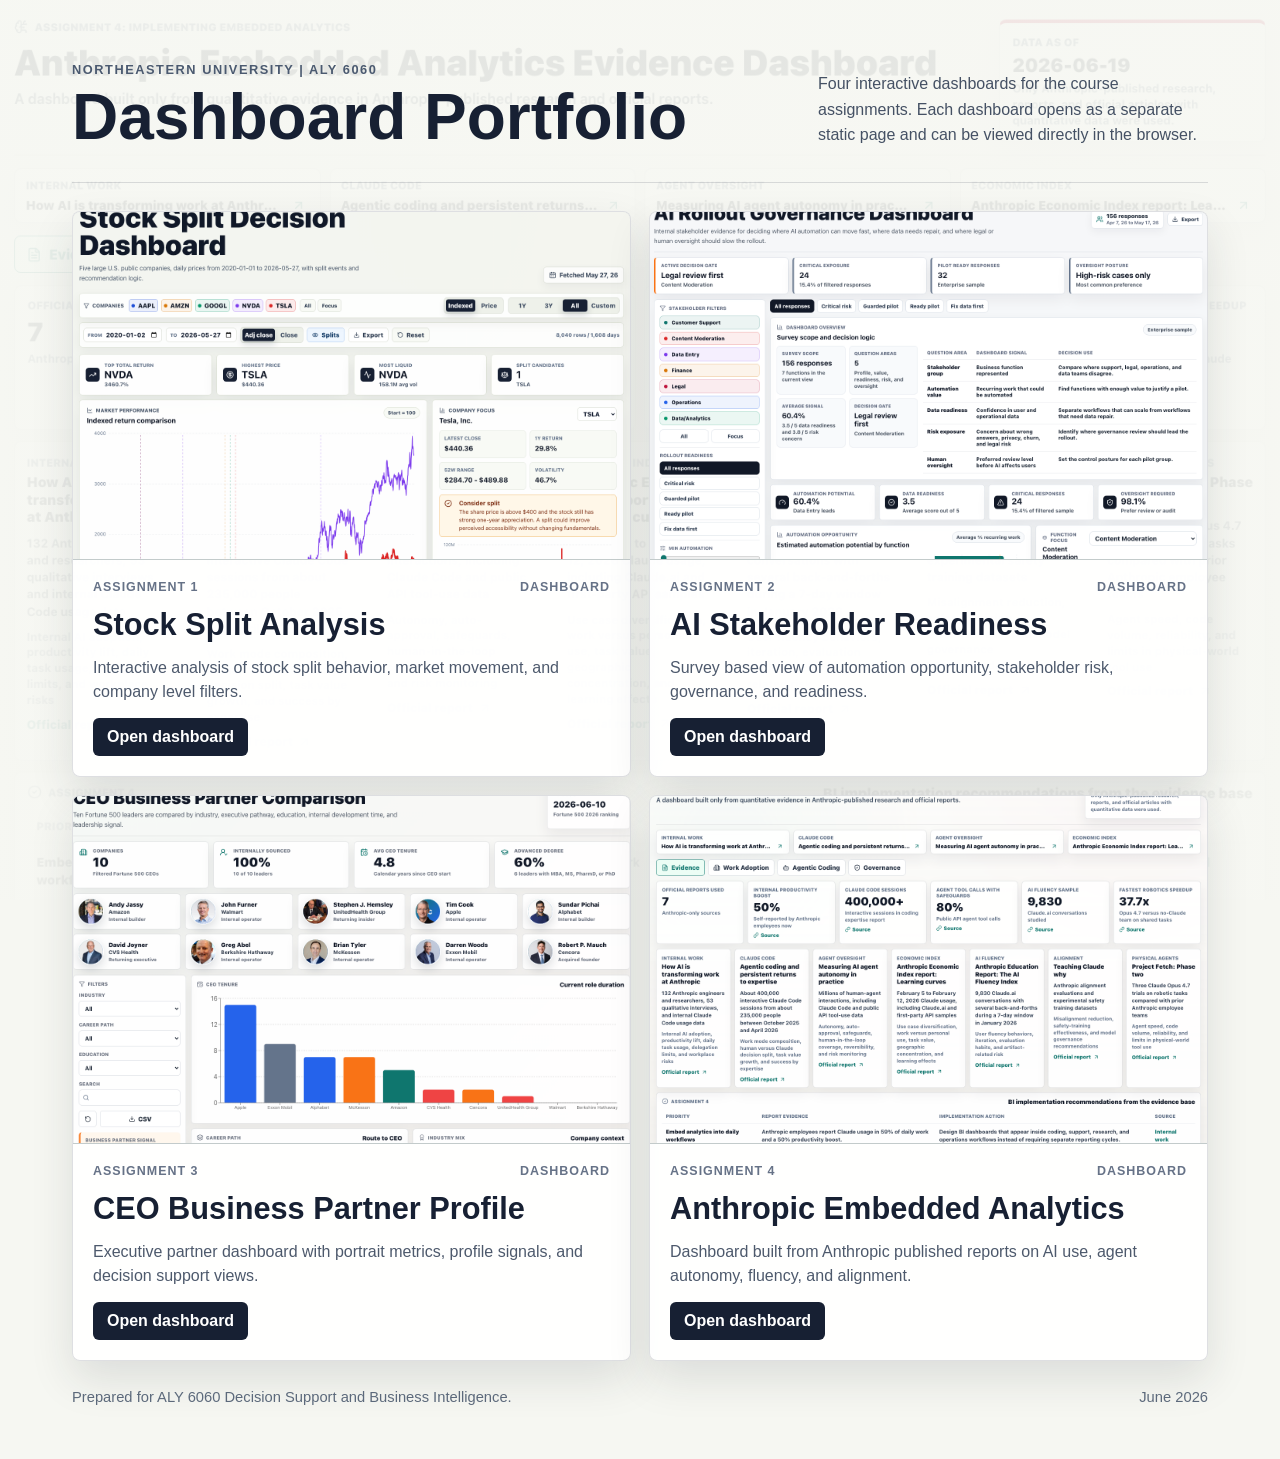
==== docs/index.html @ 85ed7704 "Publish dashboard site" ====
<!doctype html>
<html lang="en">
  <head>
    <meta charset="UTF-8" />
    <meta name="viewport" content="width=device-width, initial-scale=1.0" />
    <title>ALY 6060 Dashboard Portfolio</title>
    <style>
      :root {
        color-scheme: light;
        font-family: Arial, Helvetica, sans-serif;
        color: #172033;
        background: #f6f7f2;
      }

      * {
        box-sizing: border-box;
      }

      body {
        margin: 0;
        min-height: 100vh;
        background:
          linear-gradient(180deg, rgba(246, 247, 242, 0.92), rgba(246, 247, 242, 0.98)),
          url("assets/assignment4.png") center top / cover fixed;
      }

      a {
        color: inherit;
      }

      .page {
        max-width: 1180px;
        margin: 0 auto;
        padding: 40px 22px 54px;
      }

      header {
        display: grid;
        grid-template-columns: 1fr auto;
        gap: 24px;
        align-items: end;
        padding: 22px 0 34px;
        border-bottom: 1px solid rgba(23, 32, 51, 0.14);
      }

      .eyebrow {
        margin: 0 0 10px;
        font-size: 0.8rem;
        font-weight: 700;
        letter-spacing: 0.12em;
        text-transform: uppercase;
        color: #4b5a70;
      }

      h1 {
        margin: 0;
        max-width: 760px;
        font-size: clamp(2rem, 5vw, 4.8rem);
        line-height: 0.95;
        letter-spacing: 0;
      }

      .summary {
        max-width: 390px;
        margin: 0;
        font-size: 1rem;
        line-height: 1.6;
        color: #455164;
      }

      .grid {
        display: grid;
        grid-template-columns: repeat(2, minmax(0, 1fr));
        gap: 18px;
        margin-top: 28px;
      }

      .card {
        display: grid;
        grid-template-rows: auto 1fr;
        min-height: 430px;
        overflow: hidden;
        border: 1px solid rgba(23, 32, 51, 0.14);
        border-radius: 8px;
        background: rgba(255, 255, 255, 0.92);
        text-decoration: none;
        box-shadow: 0 18px 44px rgba(32, 38, 52, 0.12);
        transition:
          transform 180ms ease,
          box-shadow 180ms ease,
          border-color 180ms ease;
      }

      .card:hover,
      .card:focus-visible {
        transform: translateY(-3px);
        border-color: rgba(48, 92, 121, 0.42);
        box-shadow: 0 22px 54px rgba(32, 38, 52, 0.18);
        outline: none;
      }

      .preview {
        width: 100%;
        aspect-ratio: 16 / 10;
        object-fit: cover;
        border-bottom: 1px solid rgba(23, 32, 51, 0.12);
        background: #dce2e0;
      }

      .content {
        display: flex;
        flex-direction: column;
        gap: 14px;
        padding: 20px;
      }

      .meta {
        display: flex;
        align-items: center;
        justify-content: space-between;
        gap: 12px;
        font-size: 0.78rem;
        font-weight: 700;
        letter-spacing: 0.08em;
        text-transform: uppercase;
        color: #667287;
      }

      h2 {
        margin: 0;
        font-size: clamp(1.35rem, 2.4vw, 2rem);
        line-height: 1.1;
        letter-spacing: 0;
      }

      p {
        margin: 0;
      }

      .description {
        color: #4d596c;
        line-height: 1.5;
      }

      .button {
        width: fit-content;
        margin-top: auto;
        padding: 10px 14px;
        border-radius: 6px;
        background: #172033;
        color: #fff;
        font-weight: 700;
      }

      footer {
        display: flex;
        justify-content: space-between;
        gap: 18px;
        margin-top: 28px;
        color: #5c697b;
        font-size: 0.92rem;
      }

      @media (max-width: 780px) {
        header,
        .grid,
        footer {
          grid-template-columns: 1fr;
        }

        header,
        footer {
          display: block;
        }

        .summary {
          margin-top: 16px;
        }

        .card {
          min-height: auto;
        }
      }
    </style>
  </head>
  <body>
    <main class="page">
      <header>
        <div>
          <p class="eyebrow">Northeastern University | ALY 6060</p>
          <h1>Dashboard Portfolio</h1>
        </div>
        <p class="summary">
          Four interactive dashboards for the course assignments. Each dashboard opens as a separate static page and can be viewed directly in the browser.
        </p>
      </header>

      <section class="grid" aria-label="Dashboard links">
        <a class="card" href="assignment-1/">
          <img class="preview" src="assets/assignment1.png" alt="Assignment 1 dashboard preview" />
          <div class="content">
            <div class="meta">
              <span>Assignment 1</span>
              <span>Dashboard</span>
            </div>
            <h2>Stock Split Analysis</h2>
            <p class="description">
              Interactive analysis of stock split behavior, market movement, and company level filters.
            </p>
            <span class="button">Open dashboard</span>
          </div>
        </a>

        <a class="card" href="assignment-2/">
          <img class="preview" src="assets/assignment2.png" alt="Assignment 2 dashboard preview" />
          <div class="content">
            <div class="meta">
              <span>Assignment 2</span>
              <span>Dashboard</span>
            </div>
            <h2>AI Stakeholder Readiness</h2>
            <p class="description">
              Survey based view of automation opportunity, stakeholder risk, governance, and readiness.
            </p>
            <span class="button">Open dashboard</span>
          </div>
        </a>

        <a class="card" href="assignment-3/">
          <img class="preview" src="assets/assignment3.png" alt="Assignment 3 dashboard preview" />
          <div class="content">
            <div class="meta">
              <span>Assignment 3</span>
              <span>Dashboard</span>
            </div>
            <h2>CEO Business Partner Profile</h2>
            <p class="description">
              Executive partner dashboard with portrait metrics, profile signals, and decision support views.
            </p>
            <span class="button">Open dashboard</span>
          </div>
        </a>

        <a class="card" href="assignment-4/">
          <img class="preview" src="assets/assignment4.png" alt="Assignment 4 dashboard preview" />
          <div class="content">
            <div class="meta">
              <span>Assignment 4</span>
              <span>Dashboard</span>
            </div>
            <h2>Anthropic Embedded Analytics</h2>
            <p class="description">
              Dashboard built from Anthropic published reports on AI use, agent autonomy, fluency, and alignment.
            </p>
            <span class="button">Open dashboard</span>
          </div>
        </a>
      </section>

      <footer>
        <p>Prepared for ALY 6060 Decision Support and Business Intelligence.</p>
        <p>June 2026</p>
      </footer>
    </main>
  </body>
</html>
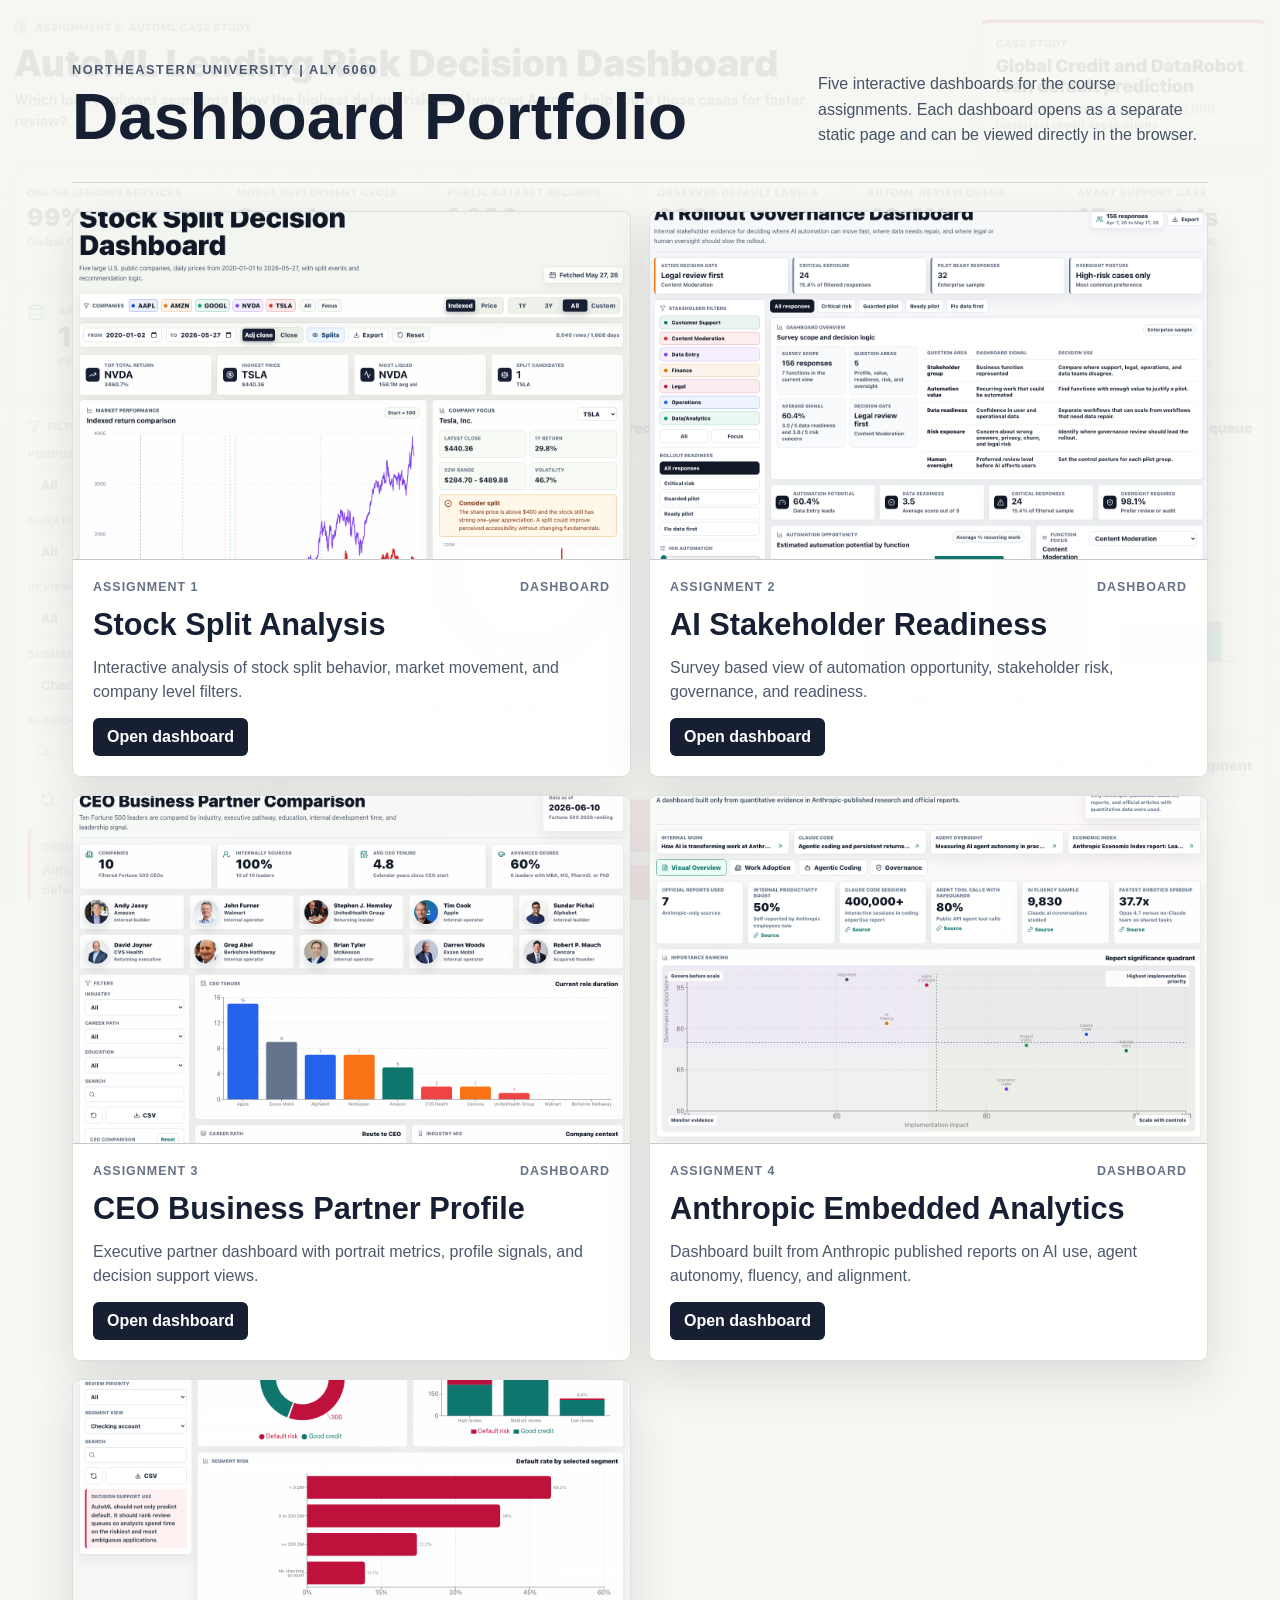
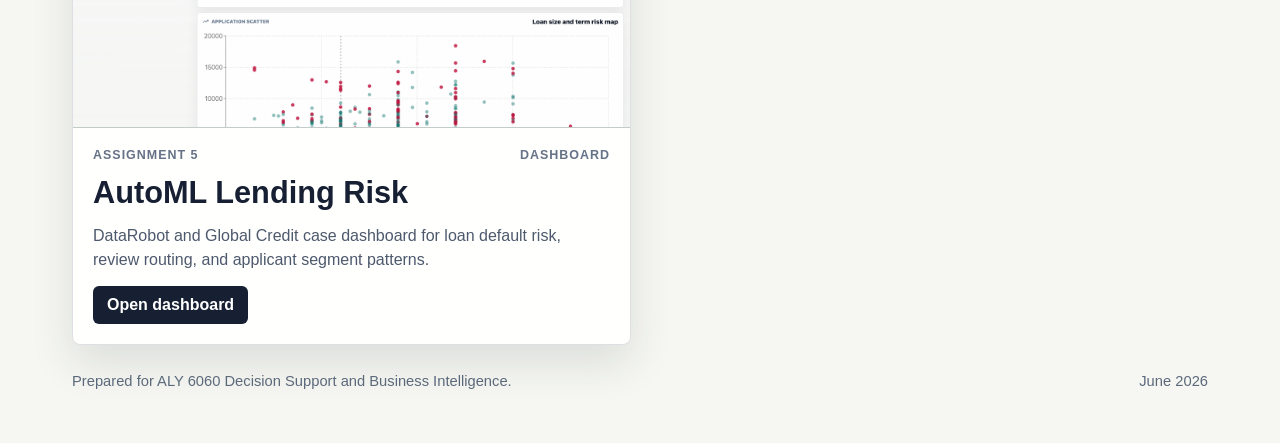
==== commit defcc43d: "Add assignment 5 AutoML dashboard" ====
--- a/docs/index.html
+++ b/docs/index.html
@@ -21,7 +21,7 @@
         min-height: 100vh;
         background:
           linear-gradient(180deg, rgba(246, 247, 242, 0.92), rgba(246, 247, 242, 0.98)),
-          url("assets/assignment4.png") center top / cover fixed;
+          url("assets/assignment5.png") center top / cover fixed;
       }
 
       a {
@@ -191,7 +191,7 @@
           <h1>Dashboard Portfolio</h1>
         </div>
         <p class="summary">
-          Four interactive dashboards for the course assignments. Each dashboard opens as a separate static page and can be viewed directly in the browser.
+          Five interactive dashboards for the course assignments. Each dashboard opens as a separate static page and can be viewed directly in the browser.
         </p>
       </header>
 
@@ -251,6 +251,21 @@
             <h2>Anthropic Embedded Analytics</h2>
             <p class="description">
               Dashboard built from Anthropic published reports on AI use, agent autonomy, fluency, and alignment.
+            </p>
+            <span class="button">Open dashboard</span>
+          </div>
+        </a>
+
+        <a class="card" href="assignment-5/">
+          <img class="preview" src="assets/assignment5.png" alt="Assignment 5 dashboard preview" />
+          <div class="content">
+            <div class="meta">
+              <span>Assignment 5</span>
+              <span>Dashboard</span>
+            </div>
+            <h2>AutoML Lending Risk</h2>
+            <p class="description">
+              DataRobot and Global Credit case dashboard for loan default risk, review routing, and applicant segment patterns.
             </p>
             <span class="button">Open dashboard</span>
           </div>
